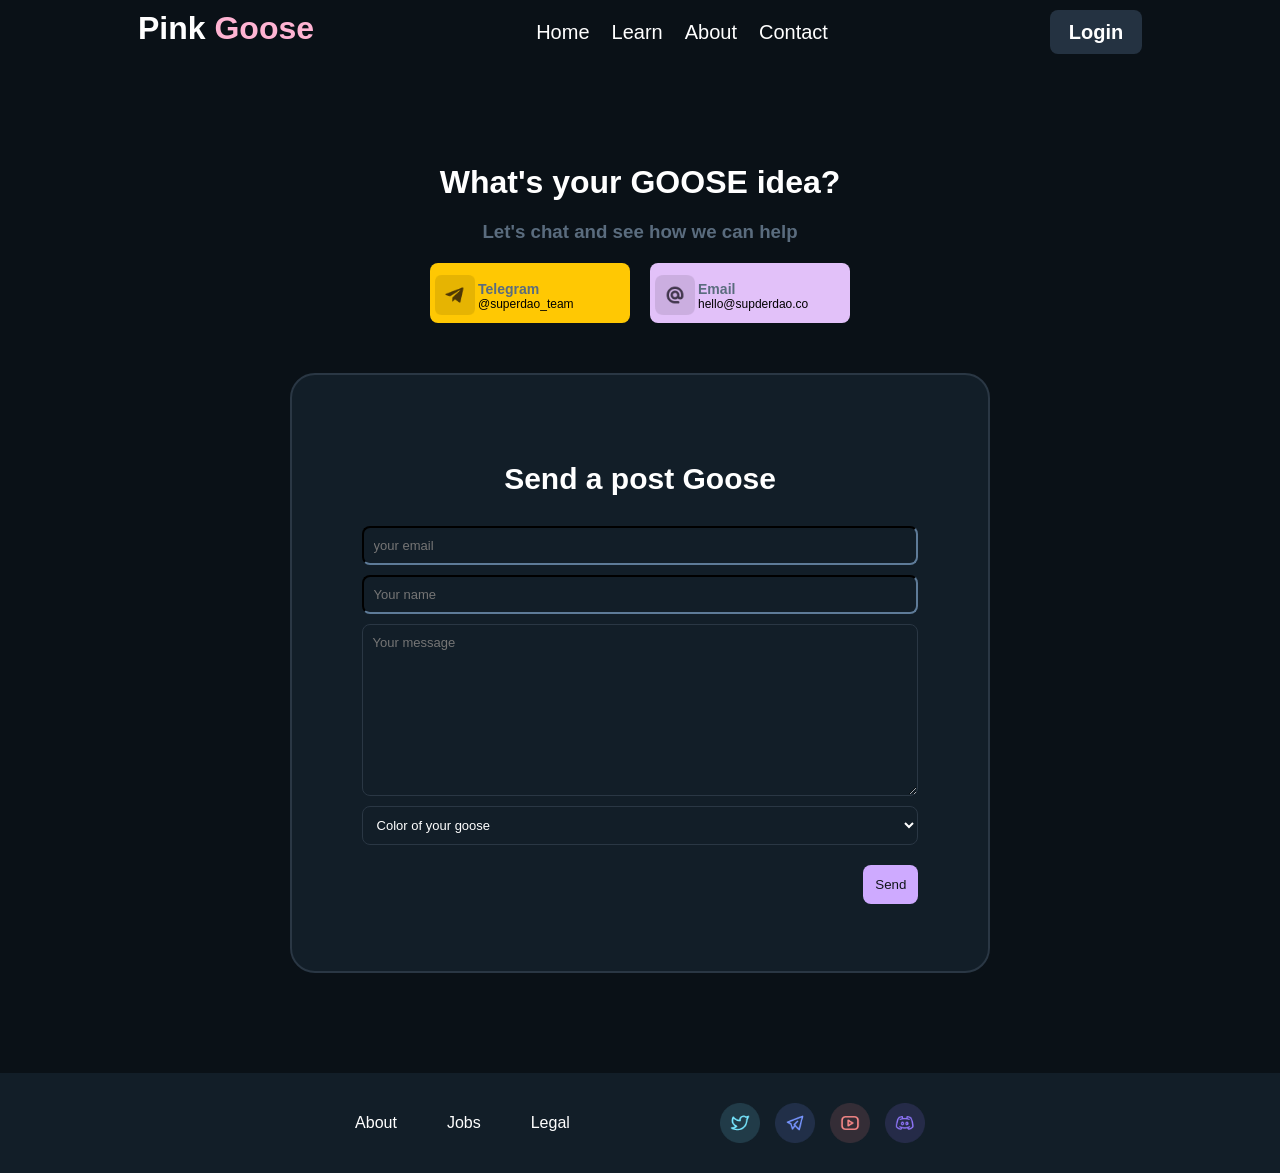
==== Pinkgoose-html/PinkGoose-Contact.html @ 59abc365 "Initial commit" ====
<!DOCTYPE html>
<html>

<head>
    <meta charset="UTF-8">
    <title>Contact</title>
    <link href='https://fonts.googleapis.com/css?family=Montserrat' rel='stylesheet'>
    <link rel="stylesheet" href="../Pinkgoose-css/PinkGoose.css">
</head>

<body>
    <section class="container">
        <header class="header">
            <h2 class="h2">Pink <span class="goosepink">Goose</span></h2>
            <div class="navbar">
                <a href="../Pinkgoose-html/PinkGoose-Home.html" class="navtext home">Home</a>
                <a href="../Pinkgoose-html/PinkGoose-Learn.html" class="navtext learn">Learn</a>
                <a href="../Pinkgoose-html/PinkGoose-About.html" class="navtext about">About</a>
                <a href="../Pinkgoose-html/PinkGoose-Contact.html" class="navtext contact">Contact</a>
            </div>
            <a href="../Pink-Goose/" class="navtext button">Login</a>
        </header>

        <section id="your-idea">
            <h2>What's your GOOSE idea?</h2>
            <h3>Let's chat and see how we can help</h3>

            <div class="idea-blocks">
                <div class="idea-block idea-block-1">
                    <img src="../images/Group-5531.png" alt="telegram logo">
                    <div class="idea-block-text">
                        <h3>Telegram</h3>
                        <p>@superdao_team</p>
                    </div>
                </div>
                <div class="idea-block idea-block-2">
                    <img src="../images/Group-5640.png" alt="email logo">
                    <div class="idea-block-text">
                        <h3>Email</h3>
                        <p>hello@supderdao.co</p>
                    </div>
                </div>
            </div>
        </section>

        <section class="send-post">
            <div class="post-block">
                <h2>Send a post Goose</h2>
                <form>
                    <input class="input-text contact-input" placeholder="your email" type="email" id="email"
                        name="email" required>
                    <input class="input-text contact-input" placeholder="Your name" type="text" id="name" required>
                    <textarea class="input-text contact-input" rows="10" placeholder="Your message"></textarea>
                    <select class="input-text contact-input" name="color-select">
                        <option value="" disabled selected>Color of your goose</option>
                        <option value="v01">Red</option>
                        <option value="v02">White</option>
                        <option value="v03">Blue</option>
                        <option value="v04">Black</option>
                    </select>
                    <button class="input-button" type="submit">Send</button>
                </form>
            </div>
        </section>

        <footer>
            <div id="footer">
                <div class="footer-nav">
                    <a href="./">About</a>
                    <a href="./">Jobs</a>
                    <a href="./">Legal </a>
                </div>

                <div class="footer-external-contact">
                    <img src="../images/twitter_logo.png" alt="twitter logo">
                    <img src="../images/Telegram_logo.png" alt="telegram logo">
                    <img src="../images/Youtube_logo.png" alt="youtube logo">
                    <img src="../images/discord_1.png" alt="discord logo">
                </div>
            </div>
        </footer>
    </section>
</body>
---- Pinkgoose-css/PinkGoose.css ----
* {
    margin: 0%;
    padding: 0%;
    box-sizing: border-box;
    text-decoration: none;
}

body {
    background-color: #0A1117;
    font-family: sans-serif;
    color: white;
}

.container{
    display: flex;
    flex-direction: column;
    text-align: center;
    margin: 0 auto;
    height: 104px;
}

.header {
    display: flex;
    margin: 0 auto;
    justify-content: space-between;
    height: 104px;
    width: 80%;
    padding: 10px;
}

.navbar{
    display: flex;
    gap: 12px;
}
.navbar a{color: white;}
.navbar a:hover{
    cursor: pointer;
    background-color: #FFB4D3;
    border-radius: 8px;
}

.button {
    display: flex;
    justify-content: center;
    border-radius: 8px;
    height: 44px;
    width: 92px;
    background-color: #243241;
    color: white;
    font-weight: bold;
}

.button:hover {
    cursor: pointer;
    background-color: lightblue;
}

.goosepink {
    color: #FFB4D3;
}

.navtext {
    display: flex;
    align-items: center;
    align-self: center;
    padding: 5px;
    font-size: 20px;    
    
}

h2{
    font-size: 32px;
    font-weight: bold;
}
h3{
    font-size: 19;
    font-weight: bold;
}
.intro {
    display: flex;
    justify-content: center;
    align-items: center;
    align-self: center;
    flex-direction: column;
    margin-top: 200px;
    max-width: 300px;
}


.intro-text {
    display: flex;
    text-align: center;
    margin-top: 20px;
    margin-bottom: 50px;
    height: auto;
}

.get-started {
    display: flex;
    align-content: space-around;
    padding: 15px;
    border-radius: 12px;
    background-color: #CEAAFF;
    color: black;
    font-weight: bold;
}

.get-started:hover{
    cursor: pointer;
    background-color: #FFB4D3;
    color: white;
    padding: 20px;
}

.text-string {
    display: flex;
    flex-direction: column;
    justify-content: center;
    margin-top: 350px;
}

.text-blocks {
    display: flex;
    flex-direction: row;
    justify-content: center;
    align-self: center;
    flex-wrap: wrap;
    gap: 12px;
    max-width: 600px;
    margin-top: 50px;
    margin-bottom: 30px;
}

.text-block {
    padding: 10px;
    border-radius: 25px;
    background-color: #182632;
}

.text-block1 {color: #FFB4D3;}
.text-block1:hover{cursor: pointer; background-color: rgb(45, 173, 216);}
.text-block2 {color: #FFC24C;}
.text-block2:hover{ cursor: pointer; background-color: rgb(45, 173, 216)}
.text-block3 {color: #D387F7;}
.text-block3:hover{ cursor: pointer; background-color: rgb(45, 173, 216)}
.text-block4 {color: #77E6FF;}
.text-block4:hover{ cursor: pointer; background-color: rgb(45, 173, 216)}
.text-block5 {color: #23C9DE;}
.text-block5:hover{ cursor: pointer; background-color: rgb(45, 173, 216)}
.text-block6 {color: #FF9E9E;}
.text-block6:hover{ cursor: pointer; background-color: rgb(45, 173, 216)}
.text-block7 {color: #707F8D;}
.text-block7:hover{ cursor: pointer; background-color: rgb(45, 173, 216)}

.img-overflow {
    display: flex;
    align-self: center;
    border-radius: 8px;
    height: 500px;
    max-width: 1000px;
    align-items: center;
    overflow: hidden;
}

.img-overflow img {
    display: flex;
    margin-top: 20px;
    max-width: 1000px;
    height: auto;
}

.project-end-text {
    display: flex;
    justify-content: center;
    align-self: center;
    border-radius: 25px;
    padding: 3px;
    background-color: #FFB4D3;
    color: black;
    margin-top: -12px;
    margin-bottom: 150px;
}

.reference-block {
    display: flex;
    flex-direction: column;
    font-weight: bold;
    align-self: center;
    font-size: 30px;
    gap: 20px;
    color: #37424D;
    transition: 2s ease;
}
.reference-text-header{color: white; font-size: 35px;}

.reference-text{
    color: #37424D;
}
.reference-text:hover {
    color: white;
    font-size: 32px;
    text-shadow: 0 10px 10px #FFB4D3;
}

.works-with {
    margin-top: 200px;
    margin-bottom: 50px;
    font-weight: bold;
}

.block-align {
    display: flex;
    flex-direction: row;
    justify-content: center;
    margin: 0 auto;
    gap: 15px;
    max-width: 1000px;
    margin-top: 20px;
    margin-bottom: 20px;
}

.block {
    display: flex;
    flex-direction: row;
    align-items: center;
    justify-content: center;
    overflow: hidden;
    border: solid 1px #2A3744;
    height: 100px;
    width: 100px;
    border-radius: 25px;
}
.block .sizing {height: 80px; width: auto;} 
.block .sizing-2 {height:100px; width: auto;}

.wwblockcolumn {
    display: flex;
    flex-direction: column;
    margin-bottom: 50px;
}

.help-text-blocks {
    display: flex;
    flex-direction: row;
    flex-wrap: wrap;
    justify-content: center;
    align-self: center;
    margin: 0 auto  ;
    gap: 35px;
    max-width: 600px;
    margin-bottom: 100px;
}

.help-text{
    font-size: 20px;
}

.weekly-digest {
    display: flex;
    flex-direction: column;
    align-self: center;
    flex-shrink: 0;
    margin-bottom: 150px;
    width: 100%;
    max-width: 750px;
    height: 200px;
    border-radius: 10px;
    border: solid 2px #2A3744;
    background-color: #121E28;
}
.weekly-digest>h2{margin-top: 20px; margin-bottom: 25px;}
.weekly-digest>h3{color: #9AAFC3;}

#input-text{
    background-color: #121E28;
    border-color: #2A3744;
    border-radius: 8px;
    color: white;
    padding: 5px;
    width: 250px;
    margin-top: 30px;
}

.input-text{
    background-color: #121E28;
    border-color: #2A3744;
    border-radius: 8px;
    font-family: sans-serif;
    font-size: 13px;
    color: white;
    padding: 5px;
    width: 250px;
    margin-top: 10px;
}

.input-button{
    background-color: #CEAAFF;
    color: #10151A;
    border-radius: 8px;
    border-style: hidden;
    padding: 6px;
}

.input-button:hover{
    background-color: #ad73ff;
    cursor: pointer;
    color: white;
}

.press{
    display: flex;
    align-self: center;
    flex-direction: column;
    margin-bottom: 200px;
}
.press h2{text-align: start;}

.press-header{
    display: flex;
    flex-direction: row;
    justify-content: space-between;
}
.press-header a{color: #8395A7;}

.press-blocks{
    display: flex;
    flex-direction: row;
    margin-top: 20px;
    gap: 20px;
}

.press-block{
    height: 300px;
    width: 250px;
    border-radius: 8px;
    color: black;
    text-align: start;
}

.press-block h3{
    margin-left: 3px;
    display: flex;
    text-align: start;
}

.press-block-text{
    margin-top: 5px;
    margin-left: 3px;
    margin-bottom: 18px;
    display: flex;
    text-align: start;
}

.press-text-2 {
    display: flex;
    margin-bottom: 0px;
}

.read {
    display: flex;
    margin-left: 3px;
    margin-top: 100px;
    color: black;
}

.read-2 {
    display: flex;
    margin-left: 3px;
    margin-top: 82px;
    color: black;
}

.press-img-move{margin-left: 3px;}

.press1{background-color: #77E6FF;}
.press2{background-color: #E2C1F9;}
.press3{background-color: #DBE268;}

.podcasts{
    display: flex;
    align-self: center;
    flex-direction: column;
    margin-bottom: 250px;
}

.podcasts-header{
    display: flex;
    flex-direction: row;
    justify-content: space-between;
}
.podcasts-header a{color: #8395A7;}

.podcasts-block{
    display: flex;
    flex-direction: column;
    height: 250px;
    width: 250px;
    border-radius: 8px;
    gap: 5px;
    background-color: #2A3744;
}


.podcasts-img-move{
    display: flex;
    align-self: flex-start;
    margin-left: 15px;
    margin-top: 15px;
}
.podcasts-block h3{text-align: start; margin-left: 15px;}

.podcasts-block p{
    text-align: start; 
    margin-left: 15px;
    color: #E2E2E2;
} 
.podcasts-block a{color: white;}

.listen{
    text-align: start;
    margin-left: 15px;
    margin-top: 54px;
}

.listen-2{
    text-align: start;
    margin-left: 15px;
    margin-top: 8px;
}

.listen-3{
    text-align: start;
    margin-left: 15px;
    margin-top: 52px;
}

#your-idea{
    display: flex;
    flex-direction: column;
    gap: 20px;
    margin-top: 100px;
}
#your-idea h3{color: #5A6C7E;}

.idea-blocks{
    display: flex;
    flex-direction: row;
    justify-content: center;
    gap: 20px;
}

.idea-block{
    display: flex;
    flex-direction: row;
    height: 60px;
    width: 200px;
    border-radius: 8px;
    color: black;
}
.idea-block h4{font-size: 12px; font-weight:bold;}
.idea-block-1{background-color: #FFC803;}
.idea-block-2{background-color: #E2C1F9;}

.idea-block img{
    height: 40px;
    width: auto;
    margin-top: 12px;
    margin-left: 5px;
}

.idea-block-text{
    display: flex;
    flex-direction: column;
    text-align: start;
    margin-top: 18px;
    margin-left: 3px;
    font-size: 12px;
}

.our-heroes{margin-bottom: 150px;}
.our-heroes{margin-top: 50px;}
.our-heroes h2{margin-bottom: 50px;}

.heroes-boxes{
    display: flex;
    flex-direction: row;
    justify-content: center;
    gap: 25px;
}

.heroes-box{
    display: flex;
    flex-direction: column;
    text-align: start;
    padding: 20px;
    height: 300px;
    width: 250px;
    border-radius: 8px;
    color: black;
    background-color: #FFB4D3;
}


.heroes-box img{
    display: flex;
    height: 100px; 
    width: 100px;
    border-radius: 8px;
    margin-bottom: 20px;
    align-self: center;
    justify-content: center;
}
.heroes-box p{margin-top: 5px;}
.heroes-box a{
    color: black; 
    align-self: flex-end;
    font-weight: bold;
}

.send-post{
    margin-top: 50px;
    display: flex;
    justify-content: center;
}

.post-block{
    display: flex;
    justify-content: center;
    flex-direction: column;
    align-content: center;
    width: 700px;
    height: 600px;
    border-radius: 25px;
    background-color: #121E28;
    border: solid 2px #2A3744;
}
.post-block h2{
    font-size: 30px;
    padding: 20px;
}
.post-block form{
    display: flex; 
    flex-direction: column;
    align-items: center;
}
.post-block button{
    align-self: flex-end;
    margin-top: 20px;
    margin-right: 10%;
    padding: 12px;
}
.contact-input{
    padding: 10px;
    width: 80%;
}

#footer{
    display: flex;
    flex-direction: row;
    justify-content: center;
    align-items: center;
    gap: 150px;
    height: 100px;
    margin-top: 100px;
    max-width: none;
    background-color: #121E28;
}

.footer-nav{
    display: flex;
    flex-direction: row;
    gap: 50px;
}
.footer-nav a{color: white;}
.footer-nav a:hover{
    cursor: pointer;
    color: #FFC803;
}

.footer-external-contact{
    display: flex;
    flex-direction: row;
    gap: 15px;
}
.footer-external-contact img{height: 40px; width: auto;}
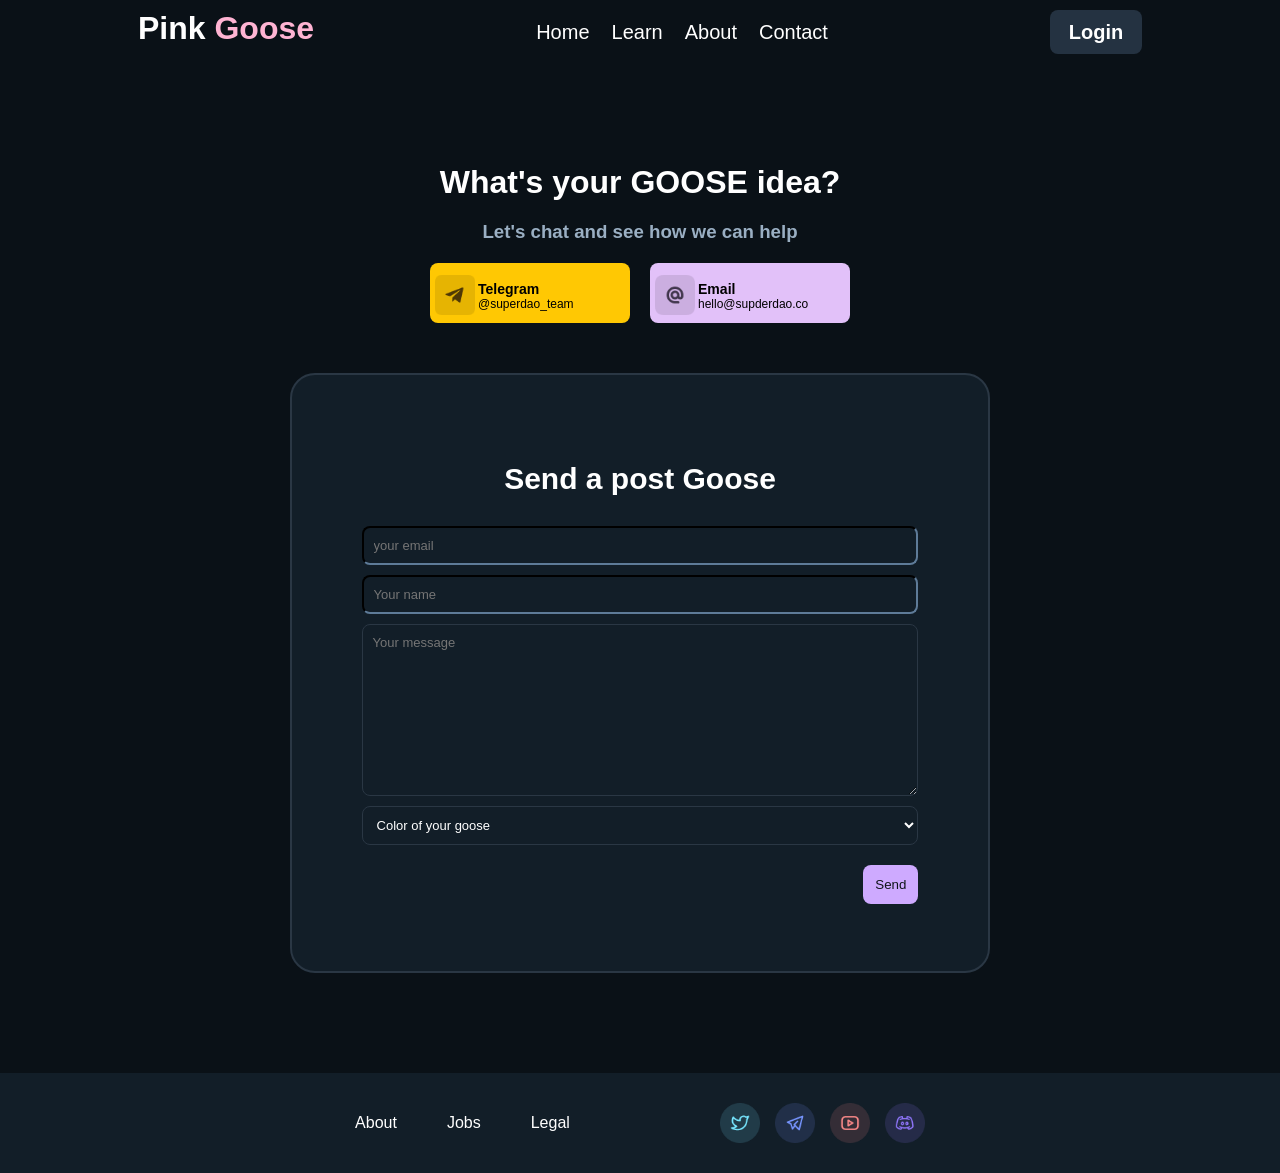
==== commit 1e30b324: "fixed some text classes" ====
--- a/Pinkgoose-html/PinkGoose-Contact.html
+++ b/Pinkgoose-html/PinkGoose-Contact.html
@@ -23,7 +23,7 @@
 
         <section id="your-idea">
             <h2>What's your GOOSE idea?</h2>
-            <h3>Let's chat and see how we can help</h3>
+            <h3 class="info-text">Let's chat and see how we can help</h3>
 
             <div class="idea-blocks">
                 <div class="idea-block idea-block-1">
@@ -66,7 +66,7 @@
         <footer>
             <div id="footer">
                 <div class="footer-nav">
-                    <a href="./">About</a>
+                    <a href="../Pinkgoose-html/PinkGoose-About.html">About</a>
                     <a href="./">Jobs</a>
                     <a href="./">Legal </a>
                 </div>
--- a/Pinkgoose-css/PinkGoose.css
+++ b/Pinkgoose-css/PinkGoose.css
@@ -30,6 +30,8 @@
 
 .navbar{
     display: flex;
+    flex-wrap: wrap;
+    justify-content: center;
     gap: 12px;
 }
 .navbar a{color: white;}
@@ -212,6 +214,7 @@
     display: flex;
     flex-direction: row;
     justify-content: center;
+    flex-wrap: wrap;
     margin: 0 auto;
     gap: 15px;
     max-width: 1000px;
@@ -233,7 +236,7 @@
 .block .sizing {height: 80px; width: auto;} 
 .block .sizing-2 {height:100px; width: auto;}
 
-.wwblockcolumn {
+.block-column {
     display: flex;
     flex-direction: column;
     margin-bottom: 50px;
@@ -269,7 +272,10 @@
     background-color: #121E28;
 }
 .weekly-digest>h2{margin-top: 20px; margin-bottom: 25px;}
-.weekly-digest>h3{color: #9AAFC3;}
+
+.info-text{
+    color: #9AAFC3;
+}
 
 #input-text{
     background-color: #121E28;
@@ -324,7 +330,9 @@
 
 .press-blocks{
     display: flex;
-    flex-direction: row;
+    justify-content: center;
+    flex-direction: row;
+    flex-wrap: wrap;
     margin-top: 20px;
     gap: 20px;
 }
@@ -333,35 +341,22 @@
     height: 300px;
     width: 250px;
     border-radius: 8px;
+    padding: 10px;
     color: black;
     text-align: start;
 }
 
-.press-block h3{
-    margin-left: 3px;
-    display: flex;
-    text-align: start;
-}
-
-.press-block-text{
-    margin-top: 5px;
-    margin-left: 3px;
-    margin-bottom: 18px;
-    display: flex;
-    text-align: start;
-}
-
-.press-text-2 {
-    display: flex;
-    margin-bottom: 0px;
-}
-
-.read {
-    display: flex;
-    margin-left: 3px;
-    margin-top: 100px;
-    color: black;
-}
+.press1{background-color: #77E6FF;}
+.press2{background-color: #E2C1F9;}
+.press3{background-color: #DBE268;}
+
+.block-text{height: 250px;}
+
+.arrow {
+    display: flex;
+    justify-content: flex-end;
+}
+.arrow a{color: black;}
 
 .read-2 {
     display: flex;
@@ -370,12 +365,6 @@
     color: black;
 }
 
-.press-img-move{margin-left: 3px;}
-
-.press1{background-color: #77E6FF;}
-.press2{background-color: #E2C1F9;}
-.press3{background-color: #DBE268;}
-
 .podcasts{
     display: flex;
     align-self: center;
@@ -397,29 +386,16 @@
     width: 250px;
     border-radius: 8px;
     gap: 5px;
+    padding: 10px;
     background-color: #2A3744;
-}
-
+    text-align: start;
+    color: #E2E2E2;
+}
+.podcasts-block a{color: white;}
 
 .podcasts-img-move{
     display: flex;
     align-self: flex-start;
-    margin-left: 15px;
-    margin-top: 15px;
-}
-.podcasts-block h3{text-align: start; margin-left: 15px;}
-
-.podcasts-block p{
-    text-align: start; 
-    margin-left: 15px;
-    color: #E2E2E2;
-} 
-.podcasts-block a{color: white;}
-
-.listen{
-    text-align: start;
-    margin-left: 15px;
-    margin-top: 54px;
 }
 
 .listen-2{
@@ -440,7 +416,6 @@
     gap: 20px;
     margin-top: 100px;
 }
-#your-idea h3{color: #5A6C7E;}
 
 .idea-blocks{
     display: flex;
@@ -476,6 +451,7 @@
     margin-left: 3px;
     font-size: 12px;
 }
+.idea-block-text{color: black;}
 
 .our-heroes{margin-bottom: 150px;}
 .our-heroes{margin-top: 50px;}
@@ -485,6 +461,7 @@
     display: flex;
     flex-direction: row;
     justify-content: center;
+    flex-wrap: wrap;
     gap: 25px;
 }
 
@@ -503,12 +480,13 @@
 
 .heroes-box img{
     display: flex;
+    justify-content: center;
+    margin: 0 auto;
     height: 100px; 
     width: 100px;
     border-radius: 8px;
     margin-bottom: 20px;
-    align-self: center;
-    justify-content: center;
+    
 }
 .heroes-box p{margin-top: 5px;}
 .heroes-box a{
